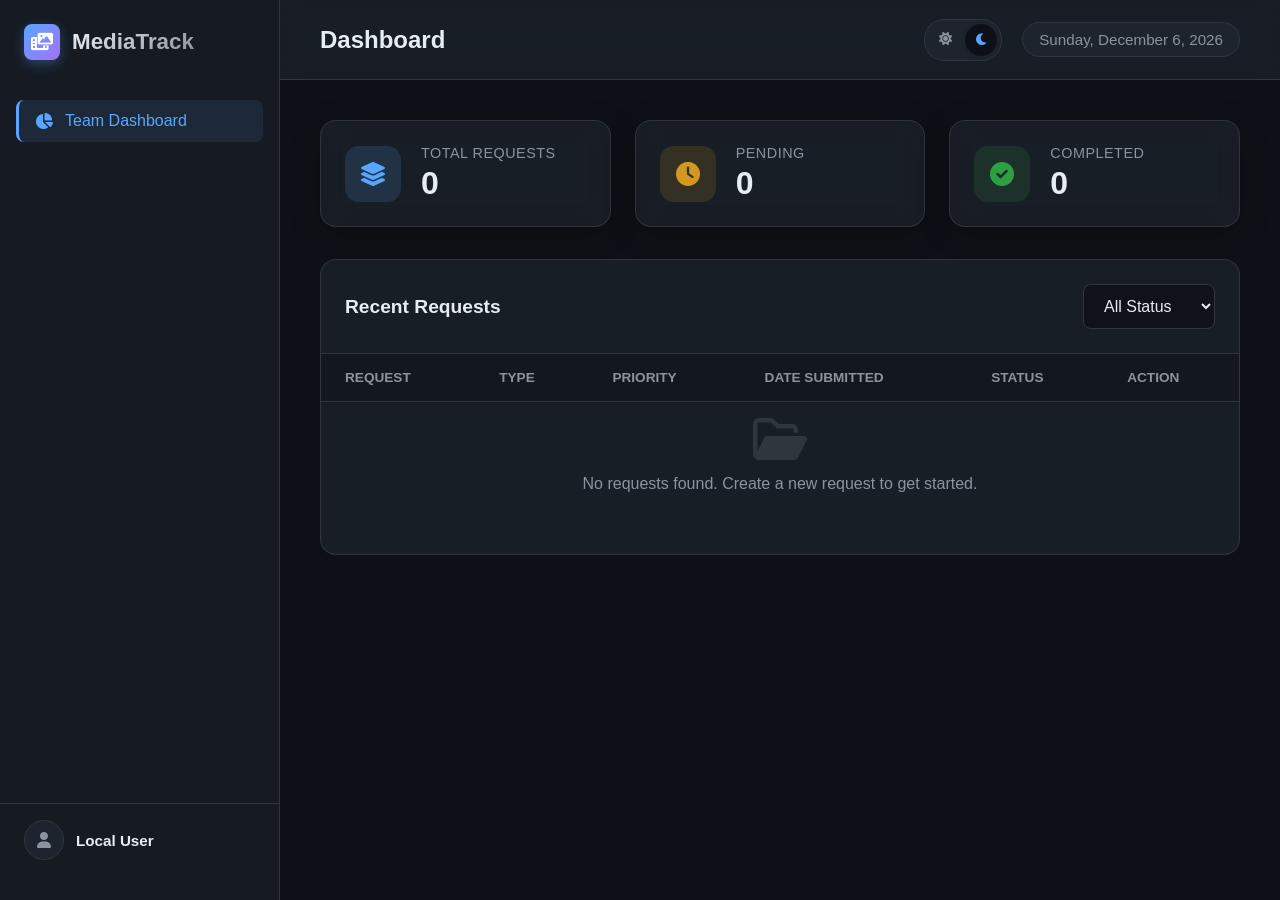
==== team-dashboard.html @ 920a6303 "Add files via upload" ====
<!DOCTYPE html>
<html lang="en">
<head>
    <meta charset="UTF-8">
    <meta name="viewport" content="width=device-width, initial-scale=1.0">
    <title>Multimedia Request Tracker</title>
    <link href="https://cdnjs.cloudflare.com/ajax/libs/font-awesome/6.0.0/css/all.min.css" rel="stylesheet">
    <link rel="stylesheet" href="styles.css">
</head>
<body>
    <div class="app-container" id="app-content">
        <!-- Sidebar Navigation -->
        <nav class="sidebar">
            <div class="logo">
                <div class="logo-icon"><i class="fa-solid fa-photo-film"></i></div>
                <h2>MediaTrack</h2>
            </div>
            
            <ul class="nav-links">
                <li class="nav-item active" data-view="dashboard">
                    <i class="fa-solid fa-chart-pie"></i> Team Dashboard
                </li>
            </ul>

            <div class="user-profile">
                <div class="avatar" id="user-avatar-placeholder"><i class="fa-solid fa-user"></i></div>
                <div class="user-info">
                    <span class="name" id="user-name">Local User</span>
                </div>
            </div>
        </nav>

        <!-- Main Content Area -->
        <main class="main-content">
            <!-- Header -->
            <header class="top-header">
                <h1 id="page-title">Dashboard</h1>
                
                <div class="header-controls">
                    <div class="theme-switcher">
                        <button class="theme-btn" data-theme="light" title="Light Mode"><i class="fa-solid fa-sun"></i></button>
                        <button class="theme-btn" data-theme="dark" title="Dark Mode"><i class="fa-solid fa-moon"></i></button>
                    </div>
                    <div class="date-display" id="current-date">--</div>
                </div>
            </header>

            <!-- Dashboard View -->
            <section id="dashboard-view" class="view-section active">
                <div class="metrics-grid">
                    <div class="metric-card">
                        <div class="metric-icon total"><i class="fa-solid fa-layer-group"></i></div>
                        <div class="metric-info">
                            <h3>Total Requests</h3>
                            <p id="metric-total">0</p>
                        </div>
                    </div>
                    <div class="metric-card">
                        <div class="metric-icon pending"><i class="fa-solid fa-clock"></i></div>
                        <div class="metric-info">
                            <h3>Pending</h3>
                            <p id="metric-pending">0</p>
                        </div>
                    </div>
                    <div class="metric-card">
                        <div class="metric-icon completed"><i class="fa-solid fa-check-circle"></i></div>
                        <div class="metric-info">
                            <h3>Completed</h3>
                            <p id="metric-completed">0</p>
                        </div>
                    </div>
                </div>

                <div class="recent-requests-section">
                    <div class="section-header">
                        <h2>Recent Requests</h2>
                        <div class="filter-controls">
                            <select id="status-filter">
                                <option value="all">All Status</option>
                                <option value="pending">Pending</option>
                                <option value="completed">Completed</option>
                            </select>
                        </div>
                    </div>
                    
                    <div class="table-container">
                        <table class="requests-table">
                            <thead>
                                <tr>
                                    <th>Request</th>
                                    <th>Type</th>
                                    <th>Priority</th>
                                    <th>Date Submitted</th>
                                    <th>Status</th>
                                    <th>Action</th>
                                </tr>
                            </thead>
                            <tbody id="requests-list">
                                <!-- Requests will be populated here via JavaScript -->
                            </tbody>
                        </table>
                        
                        <div id="empty-state" class="empty-state hidden">
                            <i class="fa-regular fa-folder-open"></i>
                            <p>No requests found. Create a new request to get started.</p>
                        </div>
                    </div>
                </div>
            </section>

            </section>

        </main>
    </div>

    <!-- Notification Toast -->
    <div id="toast" class="toast hidden">
        <i class="fa-solid fa-check-circle"></i>
        <span id="toast-message">Request saved successfully!</span>
    </div>

    <script src="app.js"></script>
</body>
</html>
---- styles.css ----
/* Base Styles & Variables */
:root {
    /* Default Dark Theme Variables */
    --bg-color: #0d1117;
    --sidebar-bg: #161b22;
    --card-bg: #1e242d;
    --card-border: #30363d;
    --text-primary: #e6edf3;
    --text-secondary: #8b949e;
    --accent-color: #58a6ff;
    --accent-hover: #3182ce;
    --danger: #f85149;
    --success: #2ea043;
    --warning: #d29922;
    --glass-bg: rgba(30, 36, 45, 0.7);
    --glass-border: rgba(255, 255, 255, 0.1);
    
    --input-bg: rgba(13, 17, 23, 0.8);
    --input-border: var(--card-border);
    --input-focus: rgba(88, 166, 255, 0.2);

    --font-main: 'Inter', -apple-system, BlinkMacSystemFont, sans-serif;
}

body.light-mode {
    --bg-color: #f6f8fa;
    --sidebar-bg: #ffffff;
    --card-bg: #ffffff;
    --card-border: #d0d7de;
    --text-primary: #1f2328;
    --text-secondary: #656d76;
    --accent-color: #0969da;
    --accent-hover: #0550ae;
    --danger: #cf222e;
    --success: #1a7f37;
    --warning: #9a6700;
    --glass-bg: rgba(255, 255, 255, 0.8);
    --glass-border: rgba(0, 0, 0, 0.1);

    --input-bg: #ffffff;
    --input-border: #d0d7de;
    --input-focus: rgba(9, 105, 218, 0.2);
}

* {
    margin: 0;
    padding: 0;
    box-sizing: border-box;
}

body {
    font-family: var(--font-main);
    background-color: var(--bg-color);
    color: var(--text-primary);
    -webkit-font-smoothing: antialiased;
    overflow: hidden; /* Prevent body scroll, handle inside main */
}

/* Login Overlay */
.login-overlay {
    position: fixed;
    top: 0; left: 0; right: 0; bottom: 0;
    background: var(--bg-color);
    display: flex;
    align-items: center;
    justify-content: center;
    z-index: 9999;
}

.login-box {
    background: var(--card-bg);
    border: 1px solid var(--card-border);
    padding: 48px;
    border-radius: 16px;
    text-align: center;
    max-width: 400px;
    width: 90%;
    box-shadow: 0 16px 40px rgba(0,0,0,0.3);
}

.login-box .logo-icon {
    margin: 0 auto 24px;
    width: 56px; height: 56px;
    font-size: 1.5rem;
}

.login-box h2 {
    margin-bottom: 8px;
    font-weight: 700;
}

.login-box p {
    color: var(--text-secondary);
    margin-bottom: 32px;
    font-size: 0.95rem;
}

.btn-google {
    width: 100%;
    justify-content: center;
    font-size: 1rem;
    padding: 12px;
}

/* Layout Container */
.app-container {
    display: flex;
    height: 100vh;
    width: 100vw;
}

/* Sidebar */
.sidebar {
    width: 280px;
    background-color: var(--sidebar-bg);
    border-right: 1px solid var(--card-border);
    display: flex;
    flex-direction: column;
    padding: 24px 0;
}

.logo {
    display: flex;
    align-items: center;
    gap: 12px;
    padding: 0 24px;
    margin-bottom: 40px;
}

.logo-icon {
    background: linear-gradient(135deg, #58a6ff, #a371f7);
    color: white;
    width: 36px;
    height: 36px;
    border-radius: 8px;
    display: flex;
    align-items: center;
    justify-content: center;
    font-size: 1.1rem;
    box-shadow: 0 4px 12px rgba(88, 166, 255, 0.3);
}

.logo h2 {
    font-size: 1.4rem;
    font-weight: 700;
    background: linear-gradient(135deg, var(--text-primary), var(--text-secondary));
    background-clip: text;
    -webkit-background-clip: text;
    -webkit-text-fill-color: transparent;
}

.nav-links {
    list-style: none;
    display: flex;
    flex-direction: column;
    gap: 8px;
    padding: 0 16px;
    flex-grow: 1;
}

.nav-item {
    padding: 12px 16px;
    border-radius: 8px;
    cursor: pointer;
    display: flex;
    align-items: center;
    gap: 12px;
    color: var(--text-secondary);
    font-weight: 500;
    transition: all 0.2s ease;
}

.nav-item:hover {
    background-color: rgba(139, 148, 158, 0.1);
    color: var(--text-primary);
}

.nav-item.active {
    background-color: rgba(88, 166, 255, 0.1);
    color: var(--accent-color);
    border-left: 3px solid var(--accent-color);
}

.user-profile {
    display: flex;
    align-items: center;
    gap: 12px;
    padding: 16px 24px;
    border-top: 1px solid var(--card-border);
    margin-top: auto;
}

.avatar, .avatar-img {
    width: 40px;
    height: 40px;
    border-radius: 50%;
    background-color: var(--card-bg);
    border: 1px solid var(--card-border);
    display: flex;
    align-items: center;
    justify-content: center;
    color: var(--text-secondary);
    object-fit: cover;
}

.user-info {
    display: flex;
    flex-direction: column;
    overflow: hidden;
}

.user-info .name {
    font-weight: 600;
    font-size: 0.95rem;
    white-space: nowrap;
    overflow: hidden;
    text-overflow: ellipsis;
}

.btn-logout {
    background: none;
    border: none;
    color: var(--text-secondary);
    font-size: 0.8rem;
    text-align: left;
    padding: 0;
    cursor: pointer;
    margin-top: 2px;
}

.btn-logout:hover {
    color: var(--danger);
    text-decoration: underline;
}

/* Main Content Area */
.main-content {
    flex-grow: 1;
    display: flex;
    flex-direction: column;
    background: var(--bg-color);
    overflow-y: auto;
}

.top-header {
    height: 80px;
    padding: 0 40px;
    display: flex;
    align-items: center;
    justify-content: space-between;
    border-bottom: 1px solid var(--card-border);
    background: var(--glass-bg);
    backdrop-filter: blur(10px);
    position: sticky;
    top: 0;
    z-index: 10;
}

.top-header h1 {
    font-size: 1.5rem;
    font-weight: 600;
}

.header-controls {
    display: flex;
    align-items: center;
    gap: 20px;
}

.theme-switcher {
    display: flex;
    background: var(--card-bg);
    border: 1px solid var(--card-border);
    border-radius: 20px;
    padding: 4px;
    gap: 4px;
}

.theme-btn {
    background: transparent;
    border: none;
    color: var(--text-secondary);
    width: 32px;
    height: 32px;
    border-radius: 50%;
    cursor: pointer;
    display: flex;
    align-items: center;
    justify-content: center;
    transition: all 0.2s ease;
}

.theme-btn:hover {
    color: var(--text-primary);
}

.theme-btn.active {
    background: var(--bg-color);
    color: var(--accent-color);
    box-shadow: 0 2px 4px rgba(0,0,0,0.1);
}

.date-display {
    color: var(--text-secondary);
    font-size: 0.95rem;
    background: var(--card-bg);
    padding: 8px 16px;
    border-radius: 20px;
    border: 1px solid var(--card-border);
}

/* View Sections */
.view-section {
    padding: 40px;
    display: flex;
    flex-direction: column;
    gap: 32px;
    opacity: 1;
    transform: translateY(0);
    transition: opacity 0.3s ease, transform 0.3s ease;
}

.view-section.hidden {
    display: none;
    opacity: 0;
    transform: translateY(10px);
}

/* Dashboard Grid */
.metrics-grid {
    display: grid;
    grid-template-columns: repeat(3, 1fr);
    gap: 24px;
}

.metric-card {
    background: var(--glass-bg);
    backdrop-filter: blur(12px);
    border: 1px solid var(--glass-border);
    border-radius: 16px;
    padding: 24px;
    display: flex;
    align-items: center;
    gap: 20px;
    box-shadow: 0 8px 32px rgba(0, 0, 0, 0.2);
    transition: transform 0.2s ease;
}

.metric-card:hover {
    transform: translateY(-5px);
}

.metric-icon {
    width: 56px;
    height: 56px;
    border-radius: 14px;
    display: flex;
    align-items: center;
    justify-content: center;
    font-size: 1.5rem;
}

.metric-icon.total { background: rgba(88, 166, 255, 0.15); color: #58a6ff; }
.metric-icon.pending { background: rgba(210, 153, 34, 0.15); color: #d29922; }
.metric-icon.completed { background: rgba(46, 160, 67, 0.15); color: #2ea043; }

.metric-info h3 {
    font-size: 0.9rem;
    color: var(--text-secondary);
    font-weight: 500;
    text-transform: uppercase;
    letter-spacing: 0.5px;
    margin-bottom: 4px;
}

.metric-info p {
    font-size: 2rem;
    font-weight: 700;
    color: var(--text-primary);
}

/* Requests Table Section */
.recent-requests-section {
    background: var(--glass-bg);
    border: 1px solid var(--glass-border);
    border-radius: 16px;
    display: flex;
    flex-direction: column;
    overflow: hidden;
}

.section-header {
    padding: 24px;
    display: flex;
    justify-content: space-between;
    align-items: center;
    border-bottom: 1px solid var(--card-border);
}

.section-header h2 {
    font-size: 1.2rem;
    font-weight: 600;
}

select {
    background-color: var(--bg-color);
    color: var(--text-primary);
    border: 1px solid var(--card-border);
    padding: 8px 12px;
    border-radius: 6px;
    outline: none;
    font-family: inherit;
    cursor: pointer;
}

.table-container {
    overflow-x: auto;
    min-height: 200px;
    position: relative;
}

.requests-table {
    width: 100%;
    border-collapse: collapse;
}

.requests-table th, .requests-table td {
    padding: 16px 24px;
    text-align: left;
    border-bottom: 1px solid var(--card-border);
}

.requests-table th {
    font-size: 0.85rem;
    text-transform: uppercase;
    color: var(--text-secondary);
    font-weight: 600;
    background: rgba(0, 0, 0, 0.2);
}

.requests-table tr {
    transition: background-color 0.2s ease;
}

.requests-table tbody tr:hover {
    background-color: rgba(255, 255, 255, 0.03);
}

/* Badges */
.badge {
    padding: 4px 10px;
    border-radius: 20px;
    font-size: 0.75rem;
    font-weight: 600;
    display: inline-block;
}

.badge-video { background: rgba(163, 113, 247, 0.2); color: #a371f7; }
.badge-graphic { background: rgba(88, 166, 255, 0.2); color: #58a6ff; }
.badge-photo { background: rgba(210, 153, 34, 0.2); color: #d29922; }

.priority-high { color: var(--danger); }
.priority-medium { color: var(--warning); }
.priority-low { color: var(--success); }

.status-pending { 
    background: rgba(210, 153, 34, 0.1); 
    color: #d29922; border: 1px solid rgba(210, 153, 34, 0.3);
}
.status-completed { 
    background: rgba(46, 160, 67, 0.1); 
    color: #2ea043; border: 1px solid rgba(46, 160, 67, 0.3);
}

/* Actions */
.btn-action {
    background: none;
    border: none;
    color: var(--text-secondary);
    cursor: pointer;
    font-size: 1.1rem;
    padding: 4px;
    transition: color 0.2s ease;
}

.btn-action:hover {
    color: var(--accent-color);
}
.btn-action.complete-action:hover {
    color: var(--success);
}
.btn-action.delete-action:hover {
    color: var(--danger);
}

.empty-state {
    position: absolute;
    top: 50%;
    left: 50%;
    transform: translate(-50%, -50%);
    display: flex;
    flex-direction: column;
    align-items: center;
    color: var(--text-secondary);
    gap: 12px;
}

.empty-state i {
    font-size: 3rem;
    color: var(--card-border);
}

.empty-state.hidden {
    display: none;
}


/* Form Section */
.form-container {
    max-width: 800px;
    margin: 0 auto;
    width: 100%;
    background: var(--glass-bg);
    backdrop-filter: blur(12px);
    border: 1px solid var(--glass-border);
    border-radius: 16px;
    padding: 40px;
}

.form-group {
    display: flex;
    flex-direction: column;
    gap: 8px;
    margin-bottom: 24px;
}

.form-row {
    display: grid;
    grid-template-columns: 1fr 1fr;
    gap: 24px;
}

label {
    font-size: 0.9rem;
    font-weight: 500;
}

.helper-text {
    font-size: 0.8rem;
    color: var(--text-secondary);
    margin-top: 6px;
    font-style: italic;
}

.required {
    color: var(--danger);
    margin-left: 2px;
}

/* Validation Errors */
.input-error {
    border-color: var(--danger) !important;
    box-shadow: 0 0 0 3px rgba(207, 34, 46, 0.2) !important;
}

/* Dynamic Sections */
.dynamic-section {
    animation: fadeIn 0.3s ease;
}

@keyframes fadeIn {
    from { opacity: 0; transform: translateY(-5px); }
    to { opacity: 1; transform: translateY(0); }
}

input[type="text"], input[type="date"], input[type="url"], input[type="file"], select, textarea {
    width: 100%;
    background-color: var(--input-bg);
    border: 1px solid var(--input-border);
    color: var(--text-primary);
    padding: 12px 16px;
    border-radius: 8px;
    font-family: inherit;
    font-size: 1rem;
    transition: border-color 0.2s ease, box-shadow 0.2s ease;
}

input:focus, select:focus, textarea:focus {
    outline: none;
    border-color: var(--accent-color);
    box-shadow: 0 0 0 3px var(--input-focus);
}

/* Custom styling for file input */
input[type="file"] {
    padding: 9px 16px;
}
input[type="file"]::file-selector-button {
    background: var(--card-bg);
    border: 1px solid var(--card-border);
    color: var(--text-primary);
    padding: 6px 12px;
    border-radius: 6px;
    margin-right: 12px;
    cursor: pointer;
    transition: background 0.2s ease;
}
input[type="file"]::file-selector-button:hover {
    background: var(--bg-color);
}

/* Custom Scrollbar for textarea */
textarea::-webkit-scrollbar { width: 8px; }
textarea::-webkit-scrollbar-track { background: var(--bg-color); border-radius: 8px; }
textarea::-webkit-scrollbar-thumb { background: var(--card-border); border-radius: 8px; }


.form-actions {
    display: flex;
    justify-content: flex-end;
    gap: 16px;
    margin-top: 32px;
    padding-top: 24px;
    border-top: 1px solid var(--card-border);
}

.btn {
    padding: 10px 24px;
    border-radius: 8px;
    font-family: inherit;
    font-size: 0.95rem;
    font-weight: 600;
    cursor: pointer;
    transition: all 0.2s ease;
    display: flex;
    align-items: center;
    gap: 8px;
}

.btn-secondary {
    background: transparent;
    border: 1px solid var(--text-secondary);
    color: var(--text-primary);
}

.btn-secondary:hover {
    background: rgba(255, 255, 255, 0.05);
    border-color: var(--text-primary);
}

.btn-primary {
    background: var(--accent-color);
    border: 1px solid var(--accent-color);
    color: #fff;
    box-shadow: 0 4px 12px rgba(88, 166, 255, 0.3);
}

.btn-primary:hover {
    background: var(--accent-hover);
    border-color: var(--accent-hover);
    transform: translateY(-1px);
}

/* Toast Notification */
.toast {
    position: fixed;
    bottom: 30px;
    right: 30px;
    background: var(--card-bg);
    border: 1px solid var(--success);
    color: var(--text-primary);
    padding: 16px 24px;
    border-radius: 8px;
    display: flex;
    align-items: center;
    gap: 12px;
    box-shadow: 0 10px 30px rgba(0,0,0,0.5);
    z-index: 1000;
    transform: translateY(0);
    opacity: 1;
    transition: transform 0.3s cubic-bezier(0.175, 0.885, 0.32, 1.275), opacity 0.3s ease;
}

.toast i {
    color: var(--success);
    font-size: 1.2rem;
}

.toast.hidden {
    transform: translateY(100px);
    opacity: 0;
    pointer-events: none;
}
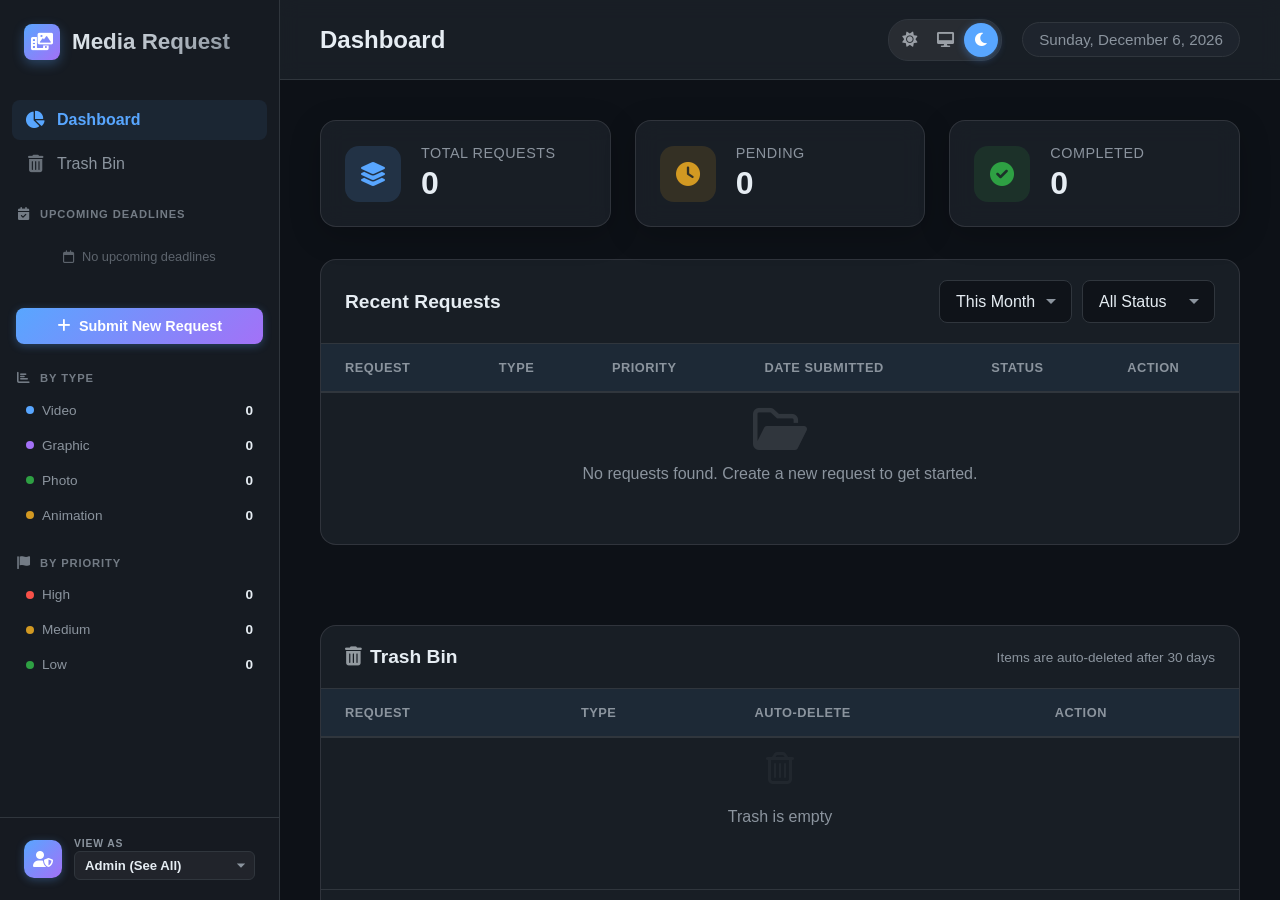
==== commit f38b0015: "Add files via upload" ====
--- a/team-dashboard.html
+++ b/team-dashboard.html
@@ -13,19 +13,98 @@
         <nav class="sidebar">
             <div class="logo">
                 <div class="logo-icon"><i class="fa-solid fa-photo-film"></i></div>
-                <h2>MediaTrack</h2>
+                <h2>Media Request</h2>
             </div>
             
-            <ul class="nav-links">
-                <li class="nav-item active" data-view="dashboard">
-                    <i class="fa-solid fa-chart-pie"></i> Team Dashboard
-                </li>
-            </ul>
+            <div class="sidebar-scroll-content">
+                <ul class="nav-links">
+                    <li class="nav-item active" data-view="dashboard">
+                        <i class="fa-solid fa-chart-pie"></i> Dashboard
+                    </li>
+                    <li class="nav-item" data-view="trash">
+                        <i class="fa-solid fa-trash-can"></i> Trash Bin
+                        <span class="trash-badge" id="trash-count-badge" style="display:none;">0</span>
+                    </li>
+                </ul>
+
+                <!-- Upcoming Deadlines -->
+                <div class="sidebar-section">
+                    <h4 class="sidebar-section-title"><i class="fa-solid fa-calendar-check"></i> Upcoming Deadlines</h4>
+                    <div class="sidebar-deadlines" id="sidebar-deadlines">
+                        <div class="sidebar-empty-hint"><i class="fa-regular fa-calendar"></i> No upcoming deadlines</div>
+                    </div>
+                </div>
+
+                <!-- Quick Action -->
+                <div class="sidebar-section">
+                    <a href="index.html" class="sidebar-action-btn">
+                        <i class="fa-solid fa-plus"></i> Submit New Request
+                    </a>
+                </div>
+
+                <!-- Type Breakdown -->
+                <div class="sidebar-section">
+                    <h4 class="sidebar-section-title"><i class="fa-solid fa-chart-bar"></i> By Type</h4>
+                    <div class="sidebar-stat-list" id="sidebar-type-breakdown">
+                        <div class="sidebar-stat-row">
+                            <span class="stat-dot" style="background:#58a6ff;"></span>
+                            <span class="stat-label">Video</span>
+                            <span class="stat-count" id="sidebar-video-count">0</span>
+                        </div>
+                        <div class="sidebar-stat-row">
+                            <span class="stat-dot" style="background:#a371f7;"></span>
+                            <span class="stat-label">Graphic</span>
+                            <span class="stat-count" id="sidebar-graphic-count">0</span>
+                        </div>
+                        <div class="sidebar-stat-row">
+                            <span class="stat-dot" style="background:#2ea043;"></span>
+                            <span class="stat-label">Photo</span>
+                            <span class="stat-count" id="sidebar-photo-count">0</span>
+                        </div>
+                        <div class="sidebar-stat-row">
+                            <span class="stat-dot" style="background:#d29922;"></span>
+                            <span class="stat-label">Animation</span>
+                            <span class="stat-count" id="sidebar-anim-count">0</span>
+                        </div>
+                    </div>
+                </div>
+
+                <!-- Priority Breakdown -->
+                <div class="sidebar-section">
+                    <h4 class="sidebar-section-title"><i class="fa-solid fa-flag"></i> By Priority</h4>
+                    <div class="sidebar-stat-list" id="sidebar-priority-breakdown">
+                        <div class="sidebar-stat-row">
+                            <span class="stat-dot" style="background:#f85149;"></span>
+                            <span class="stat-label">High</span>
+                            <span class="stat-count" id="sidebar-high-count">0</span>
+                        </div>
+                        <div class="sidebar-stat-row">
+                            <span class="stat-dot" style="background:#d29922;"></span>
+                            <span class="stat-label">Medium</span>
+                            <span class="stat-count" id="sidebar-medium-count">0</span>
+                        </div>
+                        <div class="sidebar-stat-row">
+                            <span class="stat-dot" style="background:#2ea043;"></span>
+                            <span class="stat-label">Low</span>
+                            <span class="stat-count" id="sidebar-low-count">0</span>
+                        </div>
+                    </div>
+                </div>
+            </div>
 
             <div class="user-profile">
-                <div class="avatar" id="user-avatar-placeholder"><i class="fa-solid fa-user"></i></div>
-                <div class="user-info">
-                    <span class="name" id="user-name">Local User</span>
+                <div class="role-selector-wrapper">
+                    <div class="role-avatar"><i class="fa-solid fa-user-shield"></i></div>
+                    <div class="role-selector-inner">
+                        <span class="role-label">View As</span>
+                        <select id="role-selector" class="role-dropdown">
+                            <option value="Admin">Admin (See All)</option>
+                            <option value="Video">Video</option>
+                            <option value="Graphic">Graphic</option>
+                            <option value="Photo">Photo</option>
+                            <option value="Animation">Animation</option>
+                        </select>
+                    </div>
                 </div>
             </div>
         </nav>
@@ -39,6 +118,7 @@
                 <div class="header-controls">
                     <div class="theme-switcher">
                         <button class="theme-btn" data-theme="light" title="Light Mode"><i class="fa-solid fa-sun"></i></button>
+                        <button class="theme-btn" data-theme="system" title="System Mode"><i class="fa-solid fa-desktop"></i></button>
                         <button class="theme-btn" data-theme="dark" title="Dark Mode"><i class="fa-solid fa-moon"></i></button>
                     </div>
                     <div class="date-display" id="current-date">--</div>
@@ -75,6 +155,12 @@
                     <div class="section-header">
                         <h2>Recent Requests</h2>
                         <div class="filter-controls">
+                            <select id="time-filter">
+                                <option value="all">All Time</option>
+                                <option value="week">This Week</option>
+                                <option value="month" selected>This Month</option>
+                                <option value="year">This Year</option>
+                            </select>
                             <select id="status-filter">
                                 <option value="all">All Status</option>
                                 <option value="pending">Pending</option>
@@ -105,12 +191,52 @@
                             <p>No requests found. Create a new request to get started.</p>
                         </div>
                     </div>
+                    <div id="requests-pagination" class="pagination-container"></div>
                 </div>
             </section>
 
+            <!-- Trash View -->
+            <section id="trash-view" class="view-section">
+                <div class="recent-requests-section">
+                    <div class="section-header">
+                        <h2><i class="fa-solid fa-trash-can" style="margin-right:8px; opacity:0.6;"></i>Trash Bin</h2>
+                        <span style="font-size:0.85rem; color:var(--text-secondary);">Items are auto-deleted after 30 days</span>
+                    </div>
+                    <div class="table-container">
+                        <table class="requests-table">
+                            <thead>
+                                <tr>
+                                    <th>Request</th>
+                                    <th>Type</th>
+                                    <th>Auto-Delete</th>
+                                    <th>Action</th>
+                                </tr>
+                            </thead>
+                            <tbody id="trash-list"></tbody>
+                        </table>
+                        <div id="trash-empty-state" class="empty-state">
+                            <i class="fa-regular fa-trash-can" style="font-size:2rem; margin-bottom:12px; opacity:0.4;"></i>
+                            <p>Trash is empty</p>
+                        </div>
+                    </div>
+                    <div id="trash-pagination" class="pagination-container"></div>
+                </div>
             </section>
 
         </main>
+    </div>
+
+    <!-- Request Details Modal -->
+    <div id="details-modal" class="modal-overlay hidden">
+        <div class="modal-content">
+            <div class="modal-header">
+                <h2 id="modal-title">Request Details</h2>
+                <button id="modal-close" class="btn-icon" title="Close"><i class="fa-solid fa-xmark"></i></button>
+            </div>
+            <div class="modal-body" id="modal-body-content">
+                <!-- Dynamic Content Goes Here -->
+            </div>
+        </div>
     </div>
 
     <!-- Notification Toast -->
@@ -119,6 +245,19 @@
         <span id="toast-message">Request saved successfully!</span>
     </div>
 
+    <!-- Confirm Delete Modal -->
+    <div id="confirm-modal" class="modal-overlay hidden">
+        <div class="confirm-dialog">
+            <div class="confirm-icon"><i class="fa-solid fa-triangle-exclamation"></i></div>
+            <h3>Move to Trash?</h3>
+            <p>Are you sure you want to delete <strong id="confirm-item-name"></strong>?<br>You can restore it from the Trash Bin within 30 days.</p>
+            <div class="confirm-actions">
+                <button id="confirm-cancel" class="btn-confirm-cancel">Cancel</button>
+                <button id="confirm-delete" class="btn-confirm-delete"><i class="fa-solid fa-trash"></i> Move to Trash</button>
+            </div>
+        </div>
+    </div>
+
     <script src="app.js"></script>
 </body>
 </html>
--- a/styles.css
+++ b/styles.css
@@ -107,6 +107,7 @@
     display: flex;
     height: 100vh;
     width: 100vw;
+    overflow: hidden;
 }
 
 /* Sidebar */
@@ -116,7 +117,54 @@
     border-right: 1px solid var(--card-border);
     display: flex;
     flex-direction: column;
-    padding: 24px 0;
+    padding: 24px 0 0 0;
+    flex-shrink: 0;
+}
+
+/* Custom Scrollbar Styling */
+::-webkit-scrollbar {
+    width: 6px;
+    height: 6px;
+}
+
+::-webkit-scrollbar-track {
+    background: transparent;
+}
+
+::-webkit-scrollbar-thumb {
+    background: rgba(128, 128, 128, 0.2);
+    border-radius: 10px;
+}
+
+::-webkit-scrollbar-thumb:hover {
+    background: rgba(128, 128, 128, 0.4);
+}
+
+/* Sidebar Scrollable Region */
+.sidebar-scroll-content {
+    flex: 1;
+    overflow-y: auto;
+    overflow-x: hidden;
+    padding-bottom: 24px;
+    scrollbar-width: thin;
+}
+
+/* Main Content Area */
+.main-content {
+    flex: 1;
+    overflow-y: auto;
+    background-color: var(--bg-color);
+    padding: 0; /* Resetting padding here, handle in view-section */
+    height: 100vh;
+    position: relative;
+}
+
+/* For Firefox Custom Scrollbar */
+@supports not selector(::-webkit-scrollbar) {
+    .sidebar-scroll-content, .main-content {
+        scrollbar-width: thin;
+        scrollbar-color: rgba(128, 128, 128, 0.2) transparent;
+    }
 }
 
 .logo {
@@ -153,13 +201,13 @@
     list-style: none;
     display: flex;
     flex-direction: column;
-    gap: 8px;
-    padding: 0 16px;
-    flex-grow: 1;
+    gap: 4px; /* Tighter gap for nav */
+    padding: 0 12px;
+    margin-bottom: 24px;
 }
 
 .nav-item {
-    padding: 12px 16px;
+    padding: 10px 12px;
     border-radius: 8px;
     cursor: pointer;
     display: flex;
@@ -168,6 +216,15 @@
     color: var(--text-secondary);
     font-weight: 500;
     transition: all 0.2s ease;
+    border: 1px solid transparent;
+}
+
+.nav-item i {
+    width: 20px; /* Fixed width for icon alignment */
+    display: flex;
+    justify-content: center;
+    font-size: 1.1rem;
+    opacity: 0.7;
 }
 
 .nav-item:hover {
@@ -176,18 +233,181 @@
 }
 
 .nav-item.active {
-    background-color: rgba(88, 166, 255, 0.1);
+    background: rgba(88, 166, 255, 0.08); /* Using rgba instead of color variable for translucency */
     color: var(--accent-color);
-    border-left: 3px solid var(--accent-color);
+    font-weight: 600;
+}
+
+.nav-item.active i {
+    opacity: 1;
 }
 
 .user-profile {
     display: flex;
     align-items: center;
     gap: 12px;
-    padding: 16px 24px;
+    padding: 20px 24px;
     border-top: 1px solid var(--card-border);
     margin-top: auto;
+    background: rgba(0, 0, 0, 0.02);
+}
+
+/* Sidebar Widgets */
+.sidebar-section {
+    padding: 0 16px;
+    margin-bottom: 28px; /* Increased spacing between sections */
+}
+
+.sidebar-action-btn {
+    display: flex;
+    align-items: center;
+    justify-content: center;
+    gap: 8px;
+    width: 100%;
+    padding: 10px 16px;
+    background: linear-gradient(135deg, #58a6ff, #a371f7);
+    color: #ffffff;
+    border: none;
+    border-radius: 8px;
+    font-size: 0.9rem;
+    font-weight: 600;
+    text-decoration: none;
+    cursor: pointer;
+    transition: all 0.2s ease;
+    box-shadow: 0 2px 8px rgba(88, 166, 255, 0.3);
+}
+
+.sidebar-action-btn:hover {
+    transform: translateY(-1px);
+    box-shadow: 0 4px 12px rgba(88, 166, 255, 0.4);
+}
+
+.sidebar-section-title {
+    font-size: 0.7rem; /* Slightly smaller for cleaner look */
+    font-weight: 700;
+    text-transform: uppercase;
+    letter-spacing: 0.08em;
+    color: var(--text-secondary);
+    margin-bottom: 12px;
+    display: flex;
+    align-items: center;
+    gap: 8px;
+    opacity: 0.8;
+}
+
+.sidebar-section-title i {
+    font-size: 0.8rem;
+    width: 16px;
+    display: flex;
+    justify-content: center;
+}
+
+.sidebar-stat-list {
+    display: flex;
+    flex-direction: column;
+    gap: 8px;
+}
+
+.sidebar-stat-row {
+    display: flex;
+    align-items: center;
+    gap: 8px;
+    padding: 6px 10px;
+    border-radius: 6px;
+    transition: background 0.2s ease;
+}
+
+.sidebar-stat-row:hover {
+    background: rgba(128, 128, 128, 0.1);
+}
+
+.stat-dot {
+    width: 8px;
+    height: 8px;
+    border-radius: 50%;
+    flex-shrink: 0;
+}
+
+.stat-label {
+    font-size: 0.85rem;
+    color: var(--text-secondary);
+    flex-grow: 1;
+}
+
+.stat-count {
+    font-size: 0.85rem;
+    font-weight: 700;
+    color: var(--text-primary);
+    min-width: 20px;
+    text-align: right;
+}
+
+/* Sidebar Deadlines Widget */
+.sidebar-deadlines {
+    display: flex;
+    flex-direction: column;
+    gap: 6px;
+}
+
+.sidebar-deadline-item {
+    display: flex;
+    flex-direction: column; /* Stack for vertical rhythm */
+    gap: 4px;
+    padding: 10px 12px;
+    border-radius: 8px;
+    background: rgba(128, 128, 128, 0.05);
+    border-left: 4px solid var(--card-border);
+    transition: all 0.2s ease;
+    cursor: default;
+}
+
+.sidebar-deadline-item:hover {
+    background: rgba(128, 128, 128, 0.12);
+}
+
+.sidebar-deadline-item.urgent {
+    border-left-color: #f85149;
+}
+
+.sidebar-deadline-item.soon {
+    border-left-color: #d29922;
+}
+
+.sidebar-deadline-item.normal {
+    border-left-color: #2ea043;
+}
+
+.deadline-info {
+    display: flex;
+    flex-direction: column;
+    gap: 2px;
+    min-width: 0;
+}
+
+.deadline-title {
+    font-size: 0.8rem;
+    font-weight: 600;
+    color: var(--text-primary);
+    white-space: nowrap;
+    overflow: hidden;
+    text-overflow: ellipsis;
+}
+
+.deadline-date {
+    font-size: 0.7rem;
+    color: var(--text-secondary);
+}
+
+.sidebar-empty-hint {
+    font-size: 0.8rem;
+    color: var(--text-secondary);
+    text-align: center;
+    padding: 16px 8px;
+    opacity: 0.6;
+}
+
+.sidebar-empty-hint i {
+    margin-right: 4px;
 }
 
 .avatar, .avatar-img {
@@ -203,10 +423,71 @@
     object-fit: cover;
 }
 
-.user-info {
+/* Redesigned Role Selector */
+.role-selector-wrapper {
+    display: flex;
+    align-items: center;
+    gap: 12px;
+    width: 100%;
+}
+
+.role-avatar {
+    width: 38px;
+    height: 38px;
+    border-radius: 10px;
+    background: linear-gradient(135deg, #58a6ff, #a371f7);
+    display: flex;
+    align-items: center;
+    justify-content: center;
+    color: #ffffff;
+    font-size: 1rem;
+    flex-shrink: 0;
+    box-shadow: 0 2px 8px rgba(88, 166, 255, 0.3);
+}
+
+.role-selector-inner {
     display: flex;
     flex-direction: column;
-    overflow: hidden;
+    gap: 2px;
+    flex-grow: 1;
+    min-width: 0;
+}
+
+.role-label {
+    font-size: 0.65rem;
+    font-weight: 600;
+    text-transform: uppercase;
+    letter-spacing: 0.08em;
+    color: var(--text-secondary);
+}
+
+.role-dropdown {
+    appearance: none;
+    -webkit-appearance: none;
+    background: rgba(128, 128, 128, 0.1);
+    border: 1px solid var(--card-border);
+    color: var(--text-primary);
+    padding: 6px 28px 6px 10px;
+    border-radius: 6px;
+    font-size: 0.82rem;
+    font-weight: 600;
+    cursor: pointer;
+    transition: all 0.2s ease;
+    background-image: url("data:image/svg+xml,%3Csvg xmlns='http://www.w3.org/2000/svg' width='10' height='10' viewBox='0 0 12 12'%3E%3Cpath fill='%238b949e' d='M6 8L1 3h10z'/%3E%3C/svg%3E");
+    background-repeat: no-repeat;
+    background-position: right 8px center;
+    width: 100%;
+}
+
+.role-dropdown:hover {
+    border-color: var(--accent-color);
+    background-color: rgba(88, 166, 255, 0.08);
+}
+
+.role-dropdown:focus {
+    outline: none;
+    border-color: var(--accent-color);
+    box-shadow: 0 0 0 2px var(--input-focus);
 }
 
 .user-info .name {
@@ -233,14 +514,7 @@
     text-decoration: underline;
 }
 
-/* Main Content Area */
-.main-content {
-    flex-grow: 1;
-    display: flex;
-    flex-direction: column;
-    background: var(--bg-color);
-    overflow-y: auto;
-}
+/* Main content handled above */
 
 .top-header {
     height: 80px;
@@ -269,35 +543,39 @@
 
 .theme-switcher {
     display: flex;
-    background: var(--card-bg);
+    background: rgba(128, 128, 128, 0.15);
     border: 1px solid var(--card-border);
     border-radius: 20px;
-    padding: 4px;
-    gap: 4px;
+    padding: 3px;
+    gap: 2px;
 }
 
 .theme-btn {
     background: transparent;
     border: none;
-    color: var(--text-secondary);
-    width: 32px;
-    height: 32px;
+    color: var(--text-primary);
+    opacity: 0.6;
+    width: 34px;
+    height: 34px;
     border-radius: 50%;
     cursor: pointer;
     display: flex;
     align-items: center;
     justify-content: center;
+    font-size: 0.95rem;
     transition: all 0.2s ease;
 }
 
 .theme-btn:hover {
-    color: var(--text-primary);
+    opacity: 1;
+    background: rgba(128, 128, 128, 0.2);
 }
 
 .theme-btn.active {
-    background: var(--bg-color);
-    color: var(--accent-color);
-    box-shadow: 0 2px 4px rgba(0,0,0,0.1);
+    background: var(--accent-color);
+    color: #ffffff;
+    opacity: 1;
+    box-shadow: 0 2px 8px rgba(88, 166, 255, 0.4);
 }
 
 .date-display {
@@ -390,11 +668,20 @@
 }
 
 .section-header {
-    padding: 24px;
+    padding: 20px 24px;
     display: flex;
     justify-content: space-between;
     align-items: center;
     border-bottom: 1px solid var(--card-border);
+    gap: 16px;
+    flex-wrap: nowrap;
+}
+
+.filter-controls {
+    display: flex;
+    align-items: center;
+    gap: 10px;
+    flex-shrink: 0;
 }
 
 .section-header h2 {
@@ -431,11 +718,18 @@
 }
 
 .requests-table th {
-    font-size: 0.85rem;
+    font-size: 0.8rem;
     text-transform: uppercase;
-    color: var(--text-secondary);
-    font-weight: 600;
-    background: rgba(0, 0, 0, 0.2);
+    letter-spacing: 0.04em;
+    color: var(--text-secondary);
+    font-weight: 600;
+    background: rgba(88, 166, 255, 0.08);
+    border-bottom: 2px solid var(--card-border);
+}
+
+body.light-mode .requests-table th {
+    background: #edf2f7;
+    color: #4a5568;
 }
 
 .requests-table tr {
@@ -540,6 +834,32 @@
     gap: 24px;
 }
 
+.checkbox-grid {
+    display: grid;
+    grid-template-columns: 1fr 1fr;
+    gap: 12px;
+    background: var(--input-bg);
+    border: 1px solid var(--input-border);
+    padding: 16px;
+    border-radius: 8px;
+}
+
+.checkbox-label {
+    display: flex;
+    align-items: center;
+    gap: 8px;
+    cursor: pointer;
+    font-size: 0.95rem;
+    font-weight: 400;
+}
+
+.checkbox-label input[type="checkbox"] {
+    width: 18px;
+    height: 18px;
+    cursor: pointer;
+    accent-color: var(--accent-color);
+}
+
 label {
     font-size: 0.9rem;
     font-weight: 500;
@@ -563,14 +883,90 @@
     box-shadow: 0 0 0 3px rgba(207, 34, 46, 0.2) !important;
 }
 
-/* Dynamic Sections */
+/* --- Dynamic Form Sections & Accordions (Phase 8) --- */
 .dynamic-section {
+    display: block;
+    width: 100%;
     animation: fadeIn 0.3s ease;
-}
-
-@keyframes fadeIn {
-    from { opacity: 0; transform: translateY(-5px); }
-    to { opacity: 1; transform: translateY(0); }
+    margin-top: 8px;
+}
+
+.section-title {
+    color: var(--text-primary);
+    font-size: 1.15rem;
+    font-weight: 700;
+    margin-bottom: 20px;
+    padding-bottom: 12px;
+    border-bottom: 2px solid var(--accent-color);
+}
+
+.intake-accordion {
+    display: block;
+    width: 100%;
+    background: rgba(var(--card-bg-rgb), 0.4);
+    border: 1px solid var(--border-light);
+    border-radius: 12px;
+    margin-bottom: 16px;
+    overflow: hidden;
+    transition: all var(--transition-speed) ease;
+}
+
+.intake-accordion:hover {
+    border-color: rgba(99, 102, 241, 0.5);
+    background: rgba(var(--card-bg-rgb), 0.6);
+}
+
+.intake-accordion summary {
+    padding: 16px 20px;
+    font-weight: 600;
+    font-size: 1.05rem;
+    color: var(--text-primary);
+    cursor: pointer;
+    user-select: none;
+    display: flex;
+    align-items: center;
+    background: rgba(0,0,0,0.06);
+    transition: background 0.2s ease;
+}
+
+.intake-accordion summary:hover {
+    background: rgba(0,0,0,0.1);
+}
+
+/* Custom Chevron */
+.intake-accordion summary::after {
+    content: '\f078';
+    font-family: 'Font Awesome 6 Free';
+    font-weight: 900;
+    margin-left: auto;
+    font-size: 0.85rem;
+    color: var(--text-tertiary);
+    transition: transform var(--transition-speed) ease;
+}
+
+.intake-accordion[open] summary::after {
+    transform: rotate(180deg);
+    color: var(--primary-color);
+}
+
+.intake-accordion summary::-webkit-details-marker { display: none; }
+.intake-accordion summary { list-style: none; }
+
+.intake-accordion .accordion-content {
+    padding: 24px 20px;
+    border-top: 1px solid var(--border-light);
+    animation: fadeIn 0.3s ease-out forwards;
+}
+
+/* Ensure form-groups inside accordions have consistent spacing */
+.accordion-content .form-group {
+    margin-bottom: 20px;
+}
+.accordion-content .form-group:last-child {
+    margin-bottom: 0;
+}
+.accordion-content .form-row {
+    margin-bottom: 0;
 }
 
 input[type="text"], input[type="date"], input[type="url"], input[type="file"], select, textarea {
@@ -583,6 +979,33 @@
     font-family: inherit;
     font-size: 1rem;
     transition: border-color 0.2s ease, box-shadow 0.2s ease;
+}
+
+/* Fix calendar icon & select arrow contrast in dark mode */
+input[type="date"]::-webkit-calendar-picker-indicator {
+    filter: invert(0.8);
+    cursor: pointer;
+    opacity: 0.7;
+    transition: opacity 0.2s ease;
+}
+input[type="date"]::-webkit-calendar-picker-indicator:hover {
+    opacity: 1;
+}
+body.light-mode input[type="date"]::-webkit-calendar-picker-indicator {
+    filter: none;
+    opacity: 0.6;
+}
+body.light-mode input[type="date"]::-webkit-calendar-picker-indicator:hover {
+    opacity: 1;
+}
+
+select {
+    appearance: none;
+    -webkit-appearance: none;
+    background-image: url("data:image/svg+xml,%3Csvg xmlns='http://www.w3.org/2000/svg' width='12' height='12' viewBox='0 0 12 12'%3E%3Cpath fill='%238b949e' d='M6 8L1 3h10z'/%3E%3C/svg%3E");
+    background-repeat: no-repeat;
+    background-position: right 14px center;
+    padding-right: 36px;
 }
 
 input:focus, select:focus, textarea:focus {
@@ -691,3 +1114,273 @@
     opacity: 0;
     pointer-events: none;
 }
+
+/* Modal Styles */
+.modal-overlay {
+    position: fixed;
+    top: 0; left: 0; right: 0; bottom: 0;
+    background: rgba(0, 0, 0, 0.5);
+    backdrop-filter: blur(4px);
+    display: flex;
+    align-items: center;
+    justify-content: center;
+    z-index: 9999;
+    opacity: 1;
+    transition: opacity 0.2s ease;
+}
+
+.modal-overlay.hidden {
+    opacity: 0;
+    pointer-events: none;
+}
+
+.modal-content {
+    background: var(--card-bg);
+    border: 1px solid var(--card-border);
+    border-radius: 12px;
+    width: 600px;
+    max-width: 90vw;
+    max-height: 85vh;
+    display: flex;
+    flex-direction: column;
+    box-shadow: 0 16px 40px rgba(0,0,0,0.3);
+    transform: translateY(0);
+    transition: transform 0.2s ease;
+}
+
+.modal-overlay.hidden .modal-content {
+    transform: translateY(20px);
+}
+
+.modal-header {
+    padding: 20px 24px;
+    border-bottom: 1px solid var(--card-border);
+    display: flex;
+    justify-content: space-between;
+    align-items: center;
+}
+
+.modal-header h2 {
+    font-size: 1.25rem;
+    font-weight: 600;
+}
+
+.btn-icon {
+    background: none;
+    border: none;
+    color: var(--text-secondary);
+    cursor: pointer;
+    font-size: 1.2rem;
+    padding: 4px;
+    transition: color 0.2s ease;
+}
+
+.btn-icon:hover {
+    color: var(--text-primary);
+}
+
+.modal-body {
+    padding: 24px;
+    overflow-y: auto;
+    display: flex;
+    flex-direction: column;
+    gap: 20px;
+}
+
+.detail-group {
+    display: flex;
+    flex-direction: column;
+    gap: 4px;
+}
+
+.detail-label {
+    font-size: 0.85rem;
+    color: var(--text-secondary);
+    text-transform: uppercase;
+    font-weight: 600;
+    letter-spacing: 0.5px;
+}
+
+.detail-value {
+    font-size: 1rem;
+    color: var(--text-primary);
+    background: var(--input-bg);
+    padding: 12px;
+    border-radius: 6px;
+    border: 1px solid var(--input-border);
+    word-wrap: break-word;
+}
+.detail-grid {
+    display: grid;
+    grid-template-columns: 1fr 1fr;
+    gap: 16px;
+}
+
+.btn-sm {
+    padding: 6px 12px;
+    font-size: 0.8rem;
+    border-radius: 6px;
+    background: rgba(88, 166, 255, 0.1);
+    color: var(--accent-color);
+    border: 1px solid rgba(88, 166, 255, 0.2);
+    cursor: pointer;
+    transition: all 0.2s ease;
+    margin-top: 8px;
+}
+.btn-sm:hover {
+    background: rgba(88, 166, 255, 0.2);
+}
+
+/* Confirm Delete Modal */
+.confirm-dialog {
+    background: var(--card-bg);
+    border: 1px solid var(--card-border);
+    border-radius: 16px;
+    padding: 32px;
+    max-width: 420px;
+    width: 90%;
+    text-align: center;
+    box-shadow: 0 20px 60px rgba(0, 0, 0, 0.4);
+}
+
+.confirm-icon {
+    width: 56px;
+    height: 56px;
+    border-radius: 50%;
+    background: rgba(248, 81, 73, 0.12);
+    color: #f85149;
+    display: flex;
+    align-items: center;
+    justify-content: center;
+    font-size: 1.4rem;
+    margin: 0 auto 16px;
+}
+
+.confirm-dialog h3 {
+    font-size: 1.15rem;
+    font-weight: 700;
+    margin-bottom: 8px;
+    color: var(--text-primary);
+}
+
+.confirm-dialog p {
+    font-size: 0.9rem;
+    color: var(--text-secondary);
+    line-height: 1.5;
+    margin-bottom: 24px;
+}
+
+.confirm-actions {
+    display: flex;
+    gap: 12px;
+    justify-content: center;
+}
+
+.btn-confirm-cancel {
+    padding: 10px 24px;
+    border-radius: 8px;
+    border: 1px solid var(--card-border);
+    background: transparent;
+    color: var(--text-primary);
+    font-weight: 600;
+    font-size: 0.9rem;
+    cursor: pointer;
+    transition: all 0.2s ease;
+}
+
+.btn-confirm-cancel:hover {
+    background: rgba(128, 128, 128, 0.15);
+}
+
+.btn-confirm-delete {
+    padding: 10px 24px;
+    border-radius: 8px;
+    border: none;
+    background: #f85149;
+    color: #ffffff;
+    font-weight: 600;
+    font-size: 0.9rem;
+    cursor: pointer;
+    transition: all 0.2s ease;
+    display: flex;
+    align-items: center;
+    gap: 6px;
+}
+
+.btn-confirm-delete:hover {
+    background: #da3633;
+    box-shadow: 0 4px 12px rgba(248, 81, 73, 0.3);
+}
+
+/* Trash Nav Badge */
+.trash-badge {
+    background: #f85149;
+    color: #fff;
+    font-size: 0.7rem;
+    font-weight: 700;
+    min-width: 18px;
+    height: 18px;
+    border-radius: 9px;
+    display: inline-flex;
+    align-items: center;
+    justify-content: center;
+    padding: 0 5px;
+    margin-left: auto;
+}
+
+/* Restore action button */
+.restore-action {
+    color: var(--success) !important;
+}
+.restore-action:hover {
+    background: rgba(46, 160, 67, 0.15) !important;
+}
+
+/* Pagination */
+.pagination-container {
+    display: flex;
+    justify-content: center;
+    align-items: center;
+    gap: 8px;
+    padding: 16px 24px;
+    border-top: 1px solid var(--card-border);
+}
+
+.pagination-btn {
+    min-width: 32px;
+    height: 32px;
+    padding: 0 8px;
+    border-radius: 6px;
+    border: 1px solid var(--card-border);
+    background: var(--card-bg);
+    color: var(--text-primary);
+    font-size: 0.85rem;
+    font-weight: 500;
+    display: flex;
+    align-items: center;
+    justify-content: center;
+    cursor: pointer;
+    transition: all 0.2s ease;
+}
+
+.pagination-btn:hover:not(:disabled) {
+    border-color: var(--accent-color);
+    background: rgba(88, 166, 255, 0.1);
+}
+
+.pagination-btn:disabled {
+    opacity: 0.4;
+    cursor: not-allowed;
+}
+
+.pagination-btn.active {
+    background: var(--accent-color);
+    border-color: var(--accent-color);
+    color: white;
+}
+
+.pagination-info {
+    font-size: 0.85rem;
+    color: var(--text-secondary);
+    margin: 0 8px;
+}
